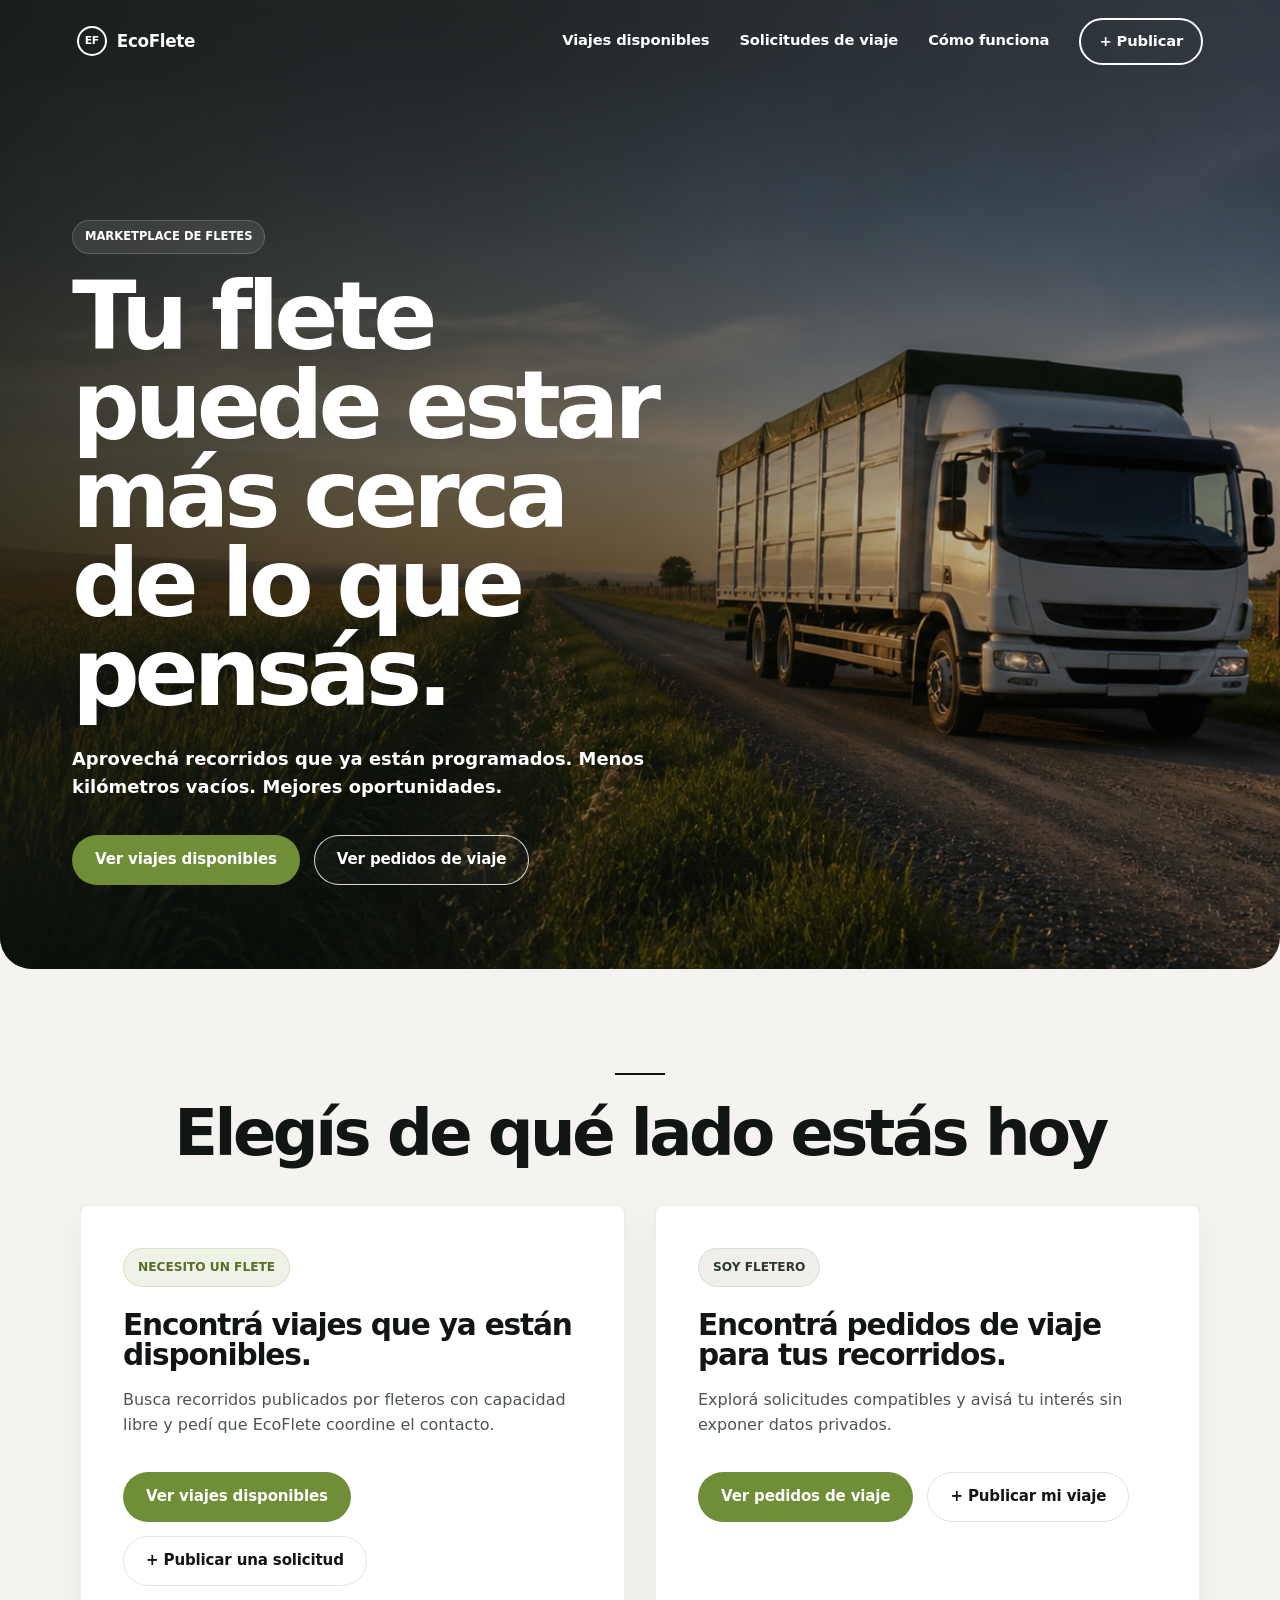
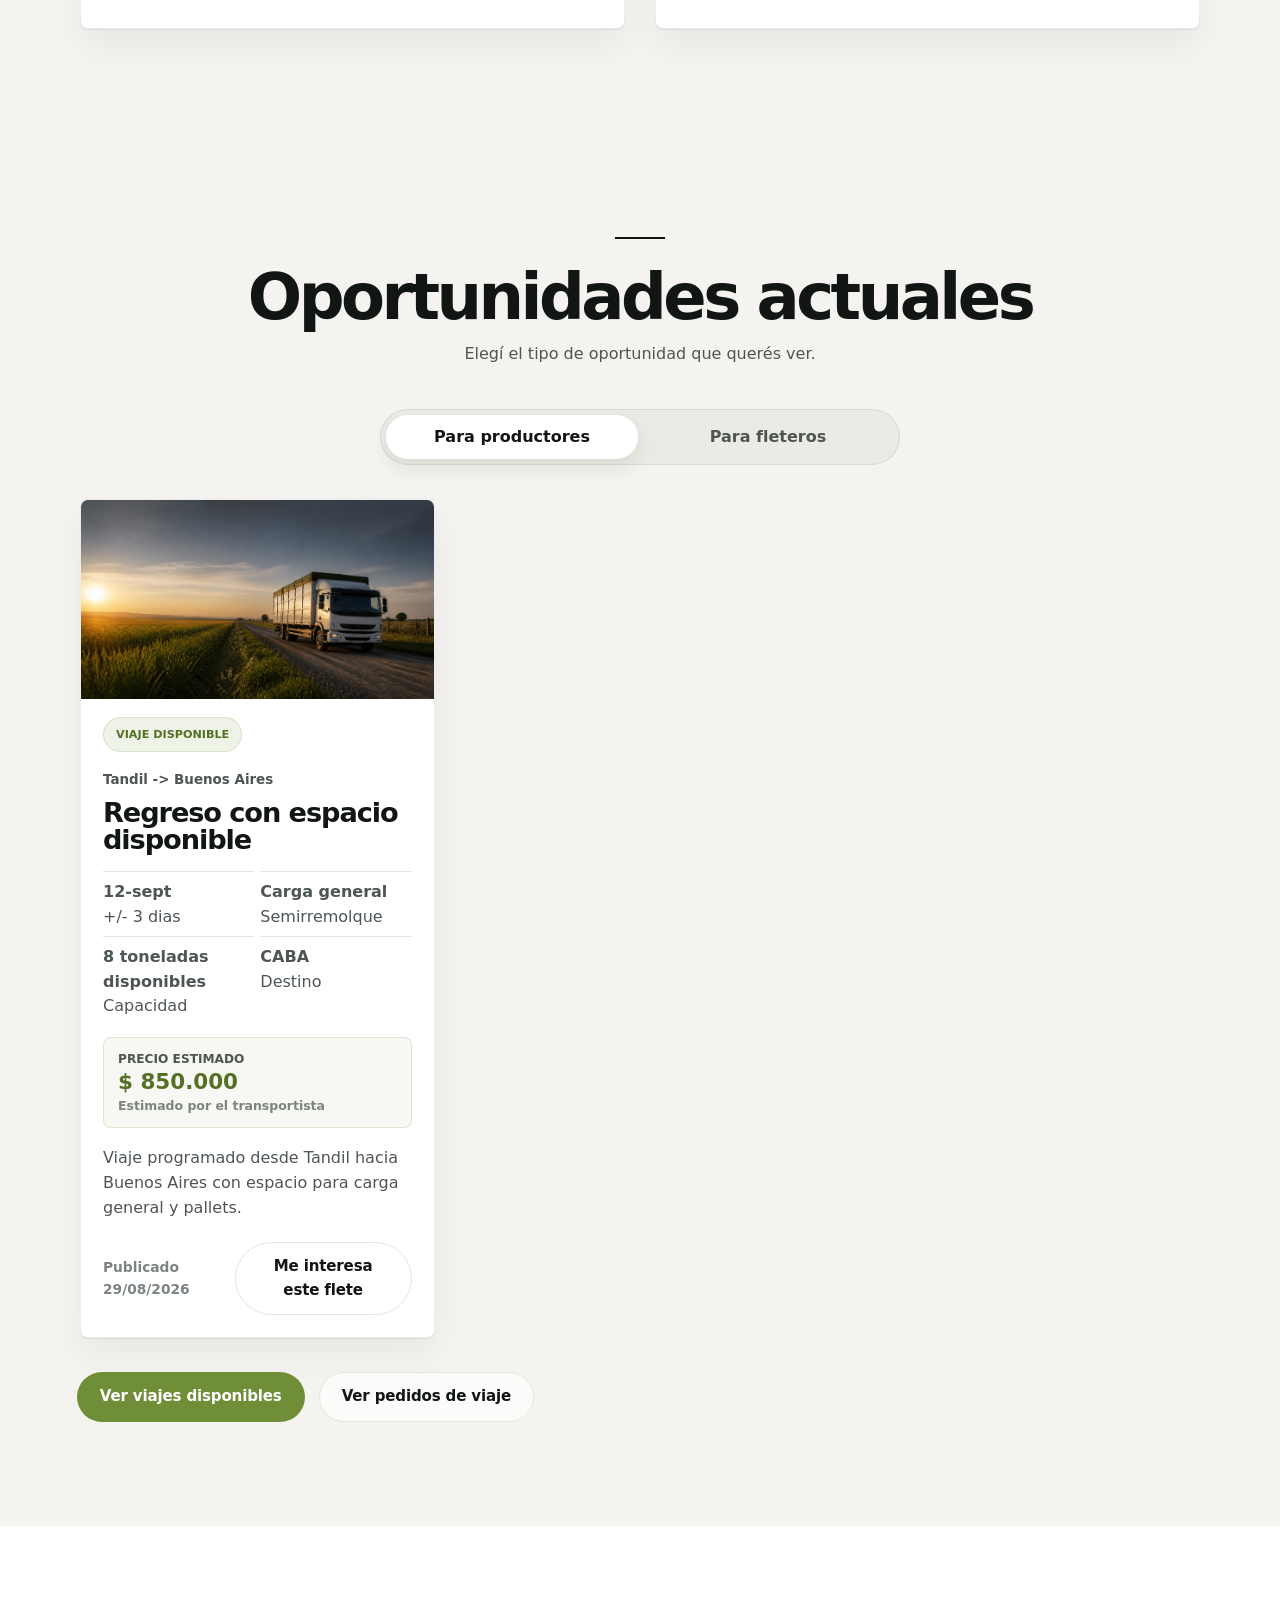
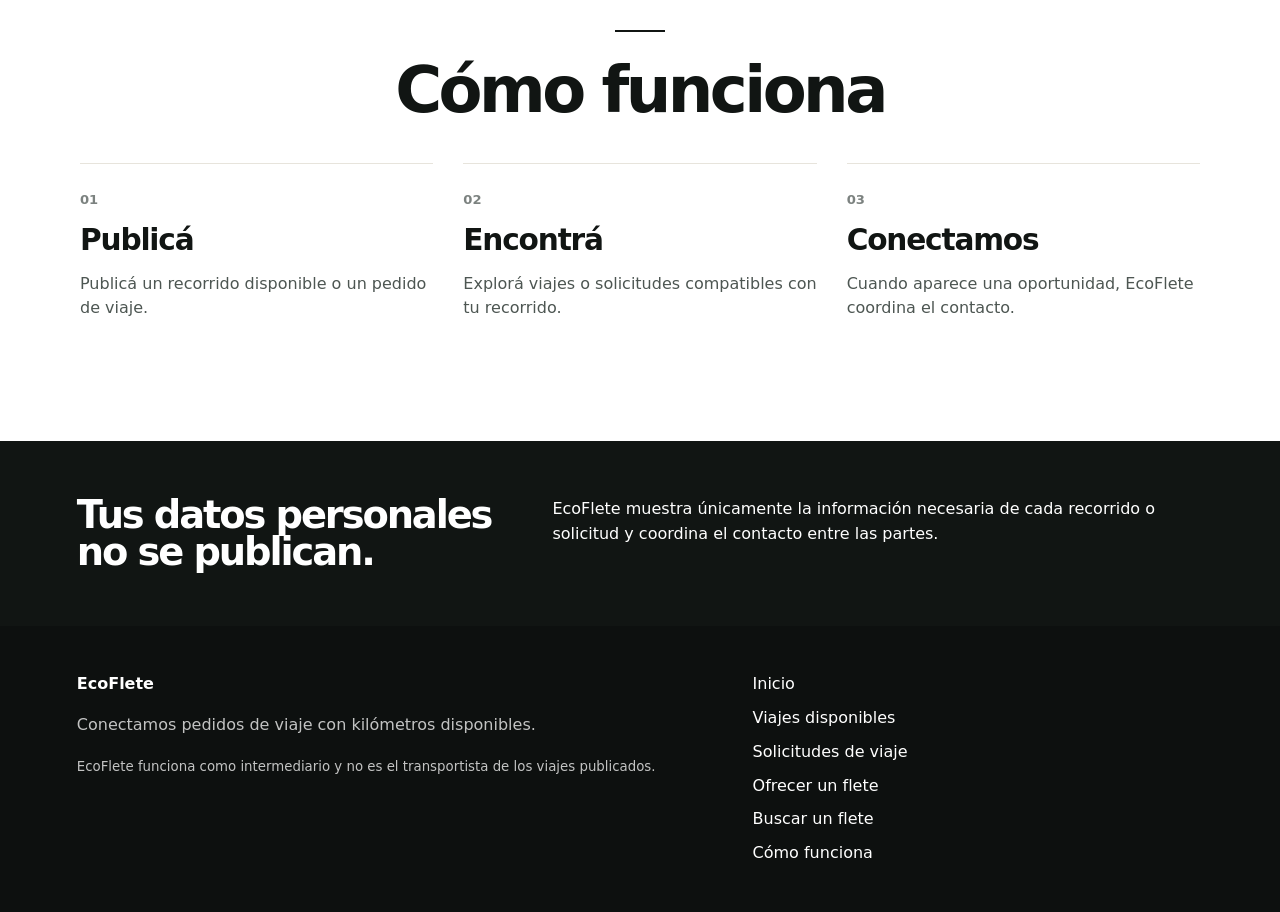
==== index.html @ 24a4d383 "Refine mobile hero design" ====
<!doctype html>
<html lang="es-AR">
  <head>
    <meta charset="utf-8">
    <meta name="viewport" content="width=device-width, initial-scale=1">
    <title>EcoFlete - Aprovechá el viaje</title>
    <meta name="description" content="Encontrá viajes disponibles o pedidos de viaje. EcoFlete conecta recorridos para aprovechar mejor cada traslado.">
    <meta property="og:title" content="EcoFlete - Aprovechá el viaje">
    <meta property="og:description" content="Encontrá viajes disponibles o pedidos de viaje.">
    <meta property="og:type" content="website">
    <meta property="og:image" content="assets/images/ecoflete-hero.png">
    <link rel="canonical" href="https://example.com/ecoflete/">
    <link rel="icon" href="assets/icons/favicon.svg" type="image/svg+xml">
    <link rel="stylesheet" href="css/main.css?v=mobile-render-1">
    <link rel="stylesheet" href="css/marketplace.css?v=mobile-render-1">
    <link rel="stylesheet" href="css/responsive.css?v=mobile-render-1">
  </head>
  <body>
    <header class="site-header site-header--overlay">
      <a class="brand" href="index.html" aria-label="EcoFlete inicio">
        <span class="brand__mark" aria-hidden="true">EF</span>
        <span>EcoFlete</span>
      </a>
      <button class="nav-toggle" type="button" aria-expanded="false" aria-controls="site-nav">
        <span>Menú</span>
      </button>
      <nav class="site-nav" id="site-nav" aria-label="Navegación principal">
        <a href="viajes.html">Viajes disponibles</a>
        <a href="cargas.html">Solicitudes de viaje</a>
        <a href="#como-funciona">Cómo funciona</a>
        <a class="nav-action" href="#publicar">+ Publicar</a>
      </nav>
    </header>

    <main>
      <section class="hero">
        <img class="hero__image" src="assets/images/ecoflete-hero.png" alt="Camión en un camino rural al amanecer">
        <div class="hero__shade"></div>
        <div class="hero__content">
          <p class="eyebrow">Marketplace de fletes</p>
          <h1>Tu flete puede estar más cerca de lo que pensás.</h1>
          <p>Aprovechá recorridos que ya están programados. Menos kilómetros vacíos. Mejores oportunidades.</p>
          <div class="hero__actions">
            <a class="button button--primary" href="viajes.html">Ver viajes disponibles</a>
            <a class="button button--ghost" href="cargas.html">Ver pedidos de viaje</a>
          </div>
        </div>
      </section>

      <section class="section section--paths" id="publicar" aria-labelledby="acciones-title">
        <div class="section__intro">
          <span class="rule"></span>
          <h2 id="acciones-title">Elegís de qué lado estás hoy</h2>
        </div>
        <div class="path-grid">
          <article class="path-card">
            <span class="path-card__badge">Necesito un flete</span>
            <h3>Encontrá viajes que ya están disponibles.</h3>
            <p>Busca recorridos publicados por fleteros con capacidad libre y pedí que EcoFlete coordine el contacto.</p>
            <div class="path-card__actions">
              <a class="button button--primary" href="viajes.html">Ver viajes disponibles</a>
              <a class="button button--secondary" data-form-link="request" href="#">+ Publicar una solicitud</a>
            </div>
          </article>
          <article class="path-card path-card--blue">
            <span class="path-card__badge">Soy fletero</span>
            <h3>Encontrá pedidos de viaje para tus recorridos.</h3>
            <p>Explorá solicitudes compatibles y avisá tu interés sin exponer datos privados.</p>
            <div class="path-card__actions">
              <a class="button button--primary" href="cargas.html">Ver pedidos de viaje</a>
              <a class="button button--secondary" data-form-link="offer" href="#">+ Publicar mi viaje</a>
            </div>
          </article>
        </div>
      </section>

      <section class="section" aria-labelledby="destacados-title">
        <div class="section__intro">
          <span class="rule"></span>
          <h2 id="destacados-title">Oportunidades actuales</h2>
          <p>Elegí el tipo de oportunidad que querés ver.</p>
        </div>
        <div class="audience-switch" role="tablist" aria-label="Tipo de oportunidad">
          <button class="audience-switch__button is-active" type="button" role="tab" aria-selected="true" data-featured-tab="producers">Para productores</button>
          <button class="audience-switch__button" type="button" role="tab" aria-selected="false" data-featured-tab="carriers">Para fleteros</button>
        </div>
        <div class="listing-grid" data-featured-listings data-featured-audience="producers"></div>
        <div class="section__actions">
          <a class="button button--primary" data-featured-link href="viajes.html">Ver viajes disponibles</a>
          <a class="button button--secondary" href="cargas.html">Ver pedidos de viaje</a>
        </div>
      </section>

      <section class="section section--band" id="como-funciona" aria-labelledby="funciona-title">
        <div class="section__intro">
          <span class="rule"></span>
          <h2 id="funciona-title">Cómo funciona</h2>
        </div>
        <div class="steps">
          <article>
            <span>01</span>
            <h3>Publicá</h3>
            <p>Publicá un recorrido disponible o un pedido de viaje.</p>
          </article>
          <article>
            <span>02</span>
            <h3>Encontrá</h3>
            <p>Explorá viajes o solicitudes compatibles con tu recorrido.</p>
          </article>
          <article>
            <span>03</span>
            <h3>Conectamos</h3>
            <p>Cuando aparece una oportunidad, EcoFlete coordina el contacto.</p>
          </article>
        </div>
      </section>

      <section class="privacy-strip" aria-label="Privacidad">
        <h2>Tus datos personales no se publican.</h2>
        <p>EcoFlete muestra únicamente la información necesaria de cada recorrido o solicitud y coordina el contacto entre las partes.</p>
      </section>
    </main>

    <footer class="site-footer">
      <div>
        <strong>EcoFlete</strong>
        <p>Conectamos pedidos de viaje con kilómetros disponibles.</p>
        <small>EcoFlete funciona como intermediario y no es el transportista de los viajes publicados.</small>
      </div>
      <nav aria-label="Navegación secundaria">
        <a href="index.html">Inicio</a>
        <a href="viajes.html">Viajes disponibles</a>
        <a href="cargas.html">Solicitudes de viaje</a>
        <a data-form-link="offer" href="#">Ofrecer un flete</a>
        <a data-form-link="request" href="#">Buscar un flete</a>
        <a href="#como-funciona">Cómo funciona</a>
      </nav>
    </footer>

    <script src="js/config.js?v=20260905-1"></script>
    <script src="js/api.js?v=20260905-1"></script>
    <script src="js/ui.js?v=20260905-1"></script>
    <script src="js/home.js?v=20260905-1"></script>
  </body>
</html>
---- css/main.css ----
:root {
  --ink: #111513;
  --ink-soft: #4d5652;
  --muted: #7c847f;
  --line: #e7e4dc;
  --paper: #ffffff;
  --wash: #f6f5f1;
  --green: #6f8e37;
  --green-dark: #547025;
  --blue: #8d9a96;
  --blue-dark: #2d3733;
  --shadow: 0 20px 50px rgba(18, 24, 20, 0.06);
  --soft-shadow: 0 1px 0 rgba(18, 24, 20, 0.08), 0 16px 36px rgba(18, 24, 20, 0.05);
  --serif: var(--sans);
  --sans: Inter, ui-sans-serif, system-ui, -apple-system, BlinkMacSystemFont, "Segoe UI", sans-serif;
}

* {
  box-sizing: border-box;
}

html {
  scroll-behavior: smooth;
  overflow-x: hidden;
}

body {
  margin: 0;
  color: var(--ink);
  background: #f4f3ef;
  font-family: var(--sans);
  line-height: 1.55;
  overflow-x: hidden;
}

a {
  color: inherit;
  text-decoration: none;
}

img {
  display: block;
  max-width: 100%;
}

:focus-visible {
  outline: 3px solid #e3b34d;
  outline-offset: 3px;
}

.site-header {
  align-items: center;
  background: rgba(246, 245, 241, 0.92);
  border-bottom: 1px solid var(--line);
  display: flex;
  gap: 32px;
  justify-content: space-between;
  min-height: 76px;
  padding: 18px clamp(24px, 6vw, 78px);
  position: sticky;
  top: 0;
  z-index: 20;
  backdrop-filter: blur(18px);
}

.site-header--overlay {
  background: transparent;
  border-bottom: 0;
  color: #fff;
  left: 0;
  position: absolute;
  right: 0;
  width: auto;
}

.brand {
  align-items: center;
  display: inline-flex;
  font-size: 1.05rem;
  font-weight: 760;
  gap: 10px;
  letter-spacing: -0.02em;
}

.brand__mark {
  align-items: center;
  border: 2px solid currentColor;
  border-radius: 50%;
  display: inline-flex;
  font-size: 0.68rem;
  height: 30px;
  justify-content: center;
  width: 30px;
}

.site-nav {
  align-items: center;
  display: flex;
  gap: 30px;
  font-size: 0.92rem;
  font-weight: 720;
  letter-spacing: -0.01em;
}

.site-nav a {
  border-bottom: 2px solid transparent;
  padding: 8px 0;
}

.site-nav a:hover,
.site-nav a[aria-current="page"] {
  border-bottom-color: currentColor;
}

.nav-action {
  border: 2px solid currentColor !important;
  border-radius: 999px;
  padding: 10px 18px !important;
}

.nav-toggle {
  background: transparent;
  border: 2px solid currentColor;
  color: inherit;
  display: none;
  font: inherit;
  font-weight: 800;
  min-height: 44px;
  padding: 8px 14px;
}

.hero {
  color: #fff;
  margin: 0 calc(50% - 50vw);
  min-height: 680px;
  overflow: hidden;
  border-radius: 0 0 32px 32px;
  position: relative;
  width: 100vw;
}

.hero__image,
.hero__shade {
  height: 100%;
  inset: 0;
  position: absolute;
  width: 100%;
}

.hero__image {
  object-fit: cover;
}

.hero__shade {
  background: linear-gradient(90deg, rgba(12, 17, 14, 0.82) 0%, rgba(12, 17, 14, 0.55) 42%, rgba(12, 17, 14, 0.08) 100%);
}

.hero__content {
  max-width: 760px;
  padding: 220px clamp(24px, 6vw, 72px) 84px;
  position: relative;
}

.eyebrow {
  align-items: center;
  background: rgba(255, 255, 255, 0.09);
  border: 1px solid rgba(255, 255, 255, 0.18);
  border-radius: 999px;
  display: inline-flex;
  font-size: 0.72rem;
  font-weight: 740;
  letter-spacing: 0;
  margin: 0 0 18px;
  padding: 7px 12px;
  text-transform: uppercase;
}

h1,
h2,
h3 {
  line-height: 1.05;
  margin: 0;
}

h1,
h2 {
  font-family: var(--serif);
  font-weight: 760;
  letter-spacing: -0.055em;
}

h1 {
  font-size: clamp(3.2rem, 7.4vw, 6.8rem);
  line-height: 0.94;
  max-width: 980px;
}

h2 {
  font-size: clamp(2.7rem, 5vw, 5.2rem);
  line-height: 0.95;
}

h3 {
  font-family: var(--serif);
  font-size: 1.85rem;
  letter-spacing: -0.04em;
  line-height: 1;
}

.hero p:not(.eyebrow) {
  font-size: 1.12rem;
  font-weight: 680;
  margin: 28px 0 0;
  max-width: 620px;
}

.hero__actions,
.section__actions,
.path-card__actions {
  display: flex;
  flex-wrap: wrap;
  gap: 14px;
  margin-top: 34px;
}

.button {
  align-items: center;
  border: 1px solid transparent;
  border-radius: 999px;
  cursor: pointer;
  display: inline-flex;
  font: inherit;
  font-size: 0.94rem;
  font-weight: 760;
  justify-content: center;
  letter-spacing: -0.01em;
  min-height: 50px;
  padding: 12px 22px;
  text-align: center;
}

.button--primary {
  background: var(--green);
  color: #fff;
}

.button--primary:hover {
  background: var(--green-dark);
}

.button--secondary {
  background: rgba(255, 255, 255, 0.7);
  border-color: var(--line);
  color: var(--ink);
}

.button--secondary:hover {
  border-color: var(--green);
}

.button--ghost {
  background: rgba(255, 255, 255, 0.03);
  border-color: rgba(255, 255, 255, 0.84);
  color: #fff;
}

.section {
  padding: 104px clamp(24px, 6vw, 78px);
}

.section__intro {
  margin: 0 auto 42px;
  max-width: 980px;
  text-align: center;
}

.section__intro p {
  color: var(--ink-soft);
  margin: 14px auto 0;
  max-width: 660px;
}

.rule {
  background: #111513;
  display: block;
  height: 2px;
  margin: 0 auto 28px;
  width: 50px;
}

.path-grid,
.steps {
  display: grid;
  gap: 30px;
  grid-template-columns: repeat(2, minmax(0, 1fr));
  margin: 0 auto;
  max-width: 1120px;
}

.path-card {
  background: #fff;
  border: 1px solid rgba(17, 21, 19, 0.08);
  border-radius: 8px;
  box-shadow: var(--soft-shadow);
  padding: 42px;
}

.path-card__badge {
  background: #eef2e7;
  border: 1px solid rgba(111, 142, 55, 0.16);
  border-radius: 999px;
  color: var(--green-dark);
  display: inline-block;
  font-size: 0.76rem;
  font-weight: 780;
  margin-bottom: 24px;
  padding: 9px 14px;
  text-transform: uppercase;
}

.path-card--blue .path-card__badge {
  background: #f0efeb;
  border-color: rgba(17, 21, 19, 0.08);
  color: var(--blue-dark);
}

.path-card p {
  color: var(--ink-soft);
  margin: 18px 0 0;
}

.section--band {
  background: #fff;
}

.steps {
  grid-template-columns: repeat(3, minmax(0, 1fr));
}

.steps article {
  border-top: 1px solid var(--line);
  padding-top: 26px;
}

.steps span {
  color: var(--blue-dark);
  display: block;
  font-family: var(--serif);
  font-size: 0.82rem;
  font-weight: 800;
  margin-bottom: 16px;
  opacity: 0.62;
}

.steps p {
  color: var(--ink-soft);
}

.privacy-strip {
  background: #111513;
  color: #fff;
  display: grid;
  gap: 20px;
  grid-template-columns: minmax(0, 0.7fr) minmax(0, 1fr);
  padding: 56px clamp(24px, 6vw, 78px);
}

.privacy-strip h2 {
  font-size: clamp(1.8rem, 3vw, 2.5rem);
}

.privacy-strip p {
  margin: 0;
  max-width: 760px;
}

.site-footer {
  background: #0d100f;
  color: #fff;
  display: grid;
  gap: 32px;
  grid-template-columns: minmax(0, 1fr) minmax(260px, 0.7fr);
  padding: 46px clamp(24px, 6vw, 78px);
}

.audience-switch {
  background: #eceae4;
  border: 1px solid rgba(17, 21, 19, 0.08);
  border-radius: 999px;
  display: flex;
  gap: 4px;
  margin: 0 auto 34px;
  max-width: 520px;
  padding: 5px;
}

.audience-switch__button {
  background: transparent;
  border: 0;
  border-radius: 999px;
  color: var(--ink-soft);
  cursor: pointer;
  flex: 1;
  font: inherit;
  font-weight: 760;
  min-height: 44px;
  padding: 10px 18px;
}

.audience-switch__button.is-active {
  background: #fff;
  box-shadow: 0 10px 22px rgba(18, 24, 20, 0.08);
  color: var(--ink);
}

.site-footer p,
.site-footer small {
  color: rgba(255, 255, 255, 0.75);
}

.site-footer nav {
  display: grid;
  gap: 9px;
}

.notice {
  background: #fff6dd;
  border: 1px solid #eed28f;
  color: #5b481b;
  margin-bottom: 20px;
  padding: 14px 16px;
}

@media (prefers-reduced-motion: reduce) {
  html {
    scroll-behavior: auto;
  }
}
---- css/marketplace.css ----
.marketplace-page,
.detail-page {
  padding: 0 clamp(20px, 6vw, 72px) 72px;
}

.marketplace-hero {
  margin: 0 auto;
  max-width: 980px;
  padding: 104px 0 46px;
  text-align: center;
}

.marketplace-hero p {
  color: var(--ink-soft);
  font-size: 1.1rem;
  margin: 14px auto 0;
}

.marketplace-layout {
  align-items: start;
  display: grid;
  gap: 34px;
  grid-template-columns: 320px minmax(0, 1fr);
  margin: 0 auto;
  max-width: 1220px;
}

.filters {
  background: #fff;
  border: 1px solid rgba(17, 21, 19, 0.08);
  border-radius: 8px;
  box-shadow: var(--soft-shadow);
  display: grid;
  gap: 15px;
  padding: 24px;
  position: sticky;
  top: 96px;
}

.filters label {
  color: var(--ink-soft);
  display: grid;
  font-size: 0.86rem;
  font-weight: 740;
  gap: 6px;
}

.filters input,
.filters select {
  background: #fbfaf7;
  border: 1px solid var(--line);
  border-radius: 8px;
  color: var(--ink);
  font: inherit;
  min-height: 46px;
  padding: 10px 12px;
  width: 100%;
}

.results-head {
  align-items: center;
  display: flex;
  gap: 18px;
  justify-content: space-between;
  margin-bottom: 18px;
}

.results-head p {
  color: var(--ink-soft);
  font-weight: 800;
  margin: 0;
}

.listing-grid {
  display: grid;
  gap: 28px;
  grid-template-columns: repeat(3, minmax(0, 1fr));
  margin: 0 auto;
  max-width: 1120px;
}

.marketplace-layout .listing-grid {
  grid-template-columns: repeat(2, minmax(0, 1fr));
}

.listing-card {
  background: #fff;
  border: 1px solid rgba(17, 21, 19, 0.08);
  border-radius: 8px;
  box-shadow: var(--soft-shadow);
  display: flex;
  flex-direction: column;
  min-height: 100%;
  overflow: hidden;
}

.listing-card__image {
  aspect-ratio: 16 / 9;
  background: #e8e6df;
  object-fit: cover;
  width: 100%;
}

.listing-card__body {
  display: flex;
  flex: 1;
  flex-direction: column;
  padding: 18px 22px 22px;
}

.listing-card__badge {
  align-self: flex-start;
  background: #eef2e7;
  border: 1px solid rgba(111, 142, 55, 0.16);
  border-radius: 999px;
  color: var(--green-dark);
  font-size: 0.7rem;
  font-weight: 800;
  margin: 0 0 18px;
  padding: 8px 12px;
  text-transform: uppercase;
}

.listing-card--request .listing-card__badge {
  background: #f0efeb;
  border-color: rgba(17, 21, 19, 0.08);
  color: var(--blue-dark);
}

.listing-card__route {
  color: var(--ink-soft);
  font-size: 0.84rem;
  font-weight: 800;
  margin: 0 0 8px;
}

.listing-card h3 {
  font-size: 1.7rem;
}

.listing-card__meta {
  color: var(--ink-soft);
  display: grid;
  gap: 6px;
  grid-template-columns: repeat(2, minmax(0, 1fr));
  list-style: none;
  margin: 18px 0;
  padding: 0;
}

.listing-card__meta li {
  border-top: 1px solid var(--line);
  padding-top: 8px;
}

.listing-card__description {
  color: var(--ink-soft);
  margin: 0 0 22px;
}

.listing-card__price,
.detail-price {
  background: #f7f8f3;
  border: 1px solid rgba(111, 142, 55, 0.18);
  border-radius: 8px;
  display: grid;
  gap: 2px;
  margin: 0 0 18px;
  padding: 12px 14px;
}

.listing-card__price span,
.detail-price span {
  color: var(--ink-soft);
  font-size: 0.76rem;
  font-weight: 820;
  text-transform: uppercase;
}

.listing-card__price strong,
.detail-price strong {
  color: var(--green-dark);
  font-size: 1.34rem;
  line-height: 1.05;
}

.listing-card__price small,
.detail-price small {
  color: var(--muted);
  font-size: 0.78rem;
  font-weight: 720;
}

.listing-card__footer {
  align-items: center;
  display: flex;
  gap: 12px;
  justify-content: space-between;
  margin-top: auto;
}

.listing-card__date {
  color: var(--muted);
  font-size: 0.86rem;
  font-weight: 700;
}

.empty-state,
.error-state {
  background: #fff;
  border: 1px solid rgba(17, 21, 19, 0.08);
  border-radius: 8px;
  box-shadow: var(--soft-shadow);
  padding: 34px;
  text-align: center;
}

.empty-state p,
.error-state p {
  color: var(--ink-soft);
}

.skeleton {
  background: #fff;
  border: 1px solid rgba(17, 21, 19, 0.08);
  border-radius: 8px;
  box-shadow: var(--soft-shadow);
  min-height: 390px;
  overflow: hidden;
  position: relative;
}

.skeleton::after {
  animation: shimmer 1.3s infinite;
  background: linear-gradient(90deg, transparent, rgba(255,255,255,0.7), transparent);
  content: "";
  inset: 0;
  position: absolute;
  transform: translateX(-100%);
}

@keyframes shimmer {
  to {
    transform: translateX(100%);
  }
}

.detail-page {
  margin: 0 auto;
  max-width: 1040px;
}

.detail-shell {
  display: grid;
  gap: 34px;
  grid-template-columns: minmax(0, 1.1fr) minmax(280px, 0.6fr);
  padding-top: 58px;
}

.detail-main,
.detail-side {
  background: #fff;
  border: 1px solid rgba(17, 21, 19, 0.08);
  border-radius: 8px;
  box-shadow: var(--soft-shadow);
  overflow: hidden;
}

.detail-main img {
  aspect-ratio: 16 / 8;
  object-fit: cover;
  width: 100%;
}

.detail-main__content,
.detail-side {
  padding: 30px;
}

.detail-main .listing-card__badge {
  margin-left: 0;
}

.detail-route {
  color: var(--ink-soft);
  font-weight: 900;
  margin: 18px 0 10px;
}

.detail-list {
  display: grid;
  gap: 14px;
  list-style: none;
  margin: 24px 0 0;
  padding: 0;
}

.detail-list li {
  border-top: 1px solid var(--line);
  padding-top: 12px;
}

.detail-side p {
  color: var(--ink-soft);
}
---- css/responsive.css ----
@media (max-width: 980px) {
  .listing-grid,
  .marketplace-layout .listing-grid,
  .path-grid,
  .steps,
  .privacy-strip,
  .site-footer,
  .detail-shell {
    grid-template-columns: 1fr;
  }

  .marketplace-layout {
    grid-template-columns: 1fr;
  }

  .filters {
    position: static;
  }
}

@media (max-width: 760px) {
  .site-header {
    min-height: 70px;
    padding: 14px 20px;
  }

  .site-header--overlay {
    left: 0;
    right: 0;
  }

  .nav-toggle {
    display: inline-flex;
  }

  .site-nav {
    background: rgba(246, 245, 241, 0.98);
    border: 1px solid rgba(17, 21, 19, 0.08);
    border-radius: 18px;
    box-shadow: var(--shadow);
    color: var(--ink);
    display: none;
    gap: 12px;
    left: 20px;
    padding: 18px;
    position: absolute;
    right: 20px;
    top: 72px;
  }

  .site-nav.is-open {
    display: grid;
  }

  .site-header--overlay .site-nav {
    background: rgba(32, 43, 52, 0.97);
    color: #fff;
  }

  .hero {
    border-radius: 0 0 22px 22px;
    margin: 0 calc(50% - 50vw);
    min-height: 640px;
  }

  .hero__shade {
    background: linear-gradient(180deg, rgba(27, 28, 27, 0.52), rgba(27, 28, 27, 0.82));
  }

  .hero__content {
    padding: 150px 20px 58px;
  }

  h1 {
    font-size: 3.25rem;
  }

  .hero__actions,
  .section__actions,
  .path-card__actions,
  .results-head {
    align-items: stretch;
    flex-direction: column;
  }

  .button {
    width: 100%;
  }

  .section {
    padding: 68px 20px;
  }

  .audience-switch {
    border-radius: 18px;
    flex-direction: column;
    max-width: none;
  }

  .path-card,
  .detail-main__content,
  .detail-side {
    padding: 24px;
  }

  .listing-card__meta {
    grid-template-columns: 1fr;
  }

  .listing-card__footer {
    align-items: stretch;
    flex-direction: column;
  }
}

/* Mobile hero framing */
@media (max-width: 760px) {
  .hero__image {
    object-position: 72% center;
  }

  .hero__shade {
    background:
      linear-gradient(
        180deg,
        rgba(13, 18, 16, 0.44) 0%,
        rgba(13, 18, 16, 0.28) 34%,
        rgba(13, 18, 16, 0.72) 100%
      ),
      linear-gradient(
        90deg,
        rgba(13, 18, 16, 0.62) 0%,
        rgba(13, 18, 16, 0.28) 55%,
        rgba(13, 18, 16, 0.08) 100%
      );
  }

  .hero__content {
    max-width: 520px;
    padding: 132px 20px 54px;
  }

  .hero h1 {
    max-width: 390px;
  }

  .hero p:not(.eyebrow) {
    max-width: 370px;
  }
}

/* Mobile hero — render inspired */
@media (max-width: 760px) {
  .hero {
    min-height: 780px;
    border-radius: 0 0 28px 28px;
  }

  .hero__image {
    object-fit: cover;
    object-position: 76% center;
  }

  .hero__shade {
    background:
      linear-gradient(
        180deg,
        rgba(10, 16, 20, 0.50) 0%,
        rgba(10, 16, 20, 0.22) 34%,
        rgba(10, 16, 20, 0.52) 62%,
        rgba(10, 16, 20, 0.88) 100%
      ),
      linear-gradient(
        90deg,
        rgba(10, 16, 20, 0.68) 0%,
        rgba(10, 16, 20, 0.42) 44%,
        rgba(10, 16, 20, 0.08) 100%
      );
  }

  .hero__content {
    max-width: none;
    padding: 145px 20px 54px;
  }

  .hero .eyebrow {
    margin-bottom: 22px;
  }

  .hero h1 {
    font-size: clamp(3.35rem, 15vw, 4.55rem);
    line-height: 0.92;
    max-width: 390px;
  }

  .hero p:not(.eyebrow) {
    font-size: 1.08rem;
    line-height: 1.45;
    max-width: 350px;
    margin-top: 28px;
  }

  .hero__actions {
    gap: 12px;
    margin-top: 34px;
  }

  .hero__actions .button {
    min-height: 58px;
    font-size: 1rem;
  }

  .hero__actions .button--ghost {
    background: rgba(10, 16, 20, 0.16);
    backdrop-filter: blur(4px);
  }
}
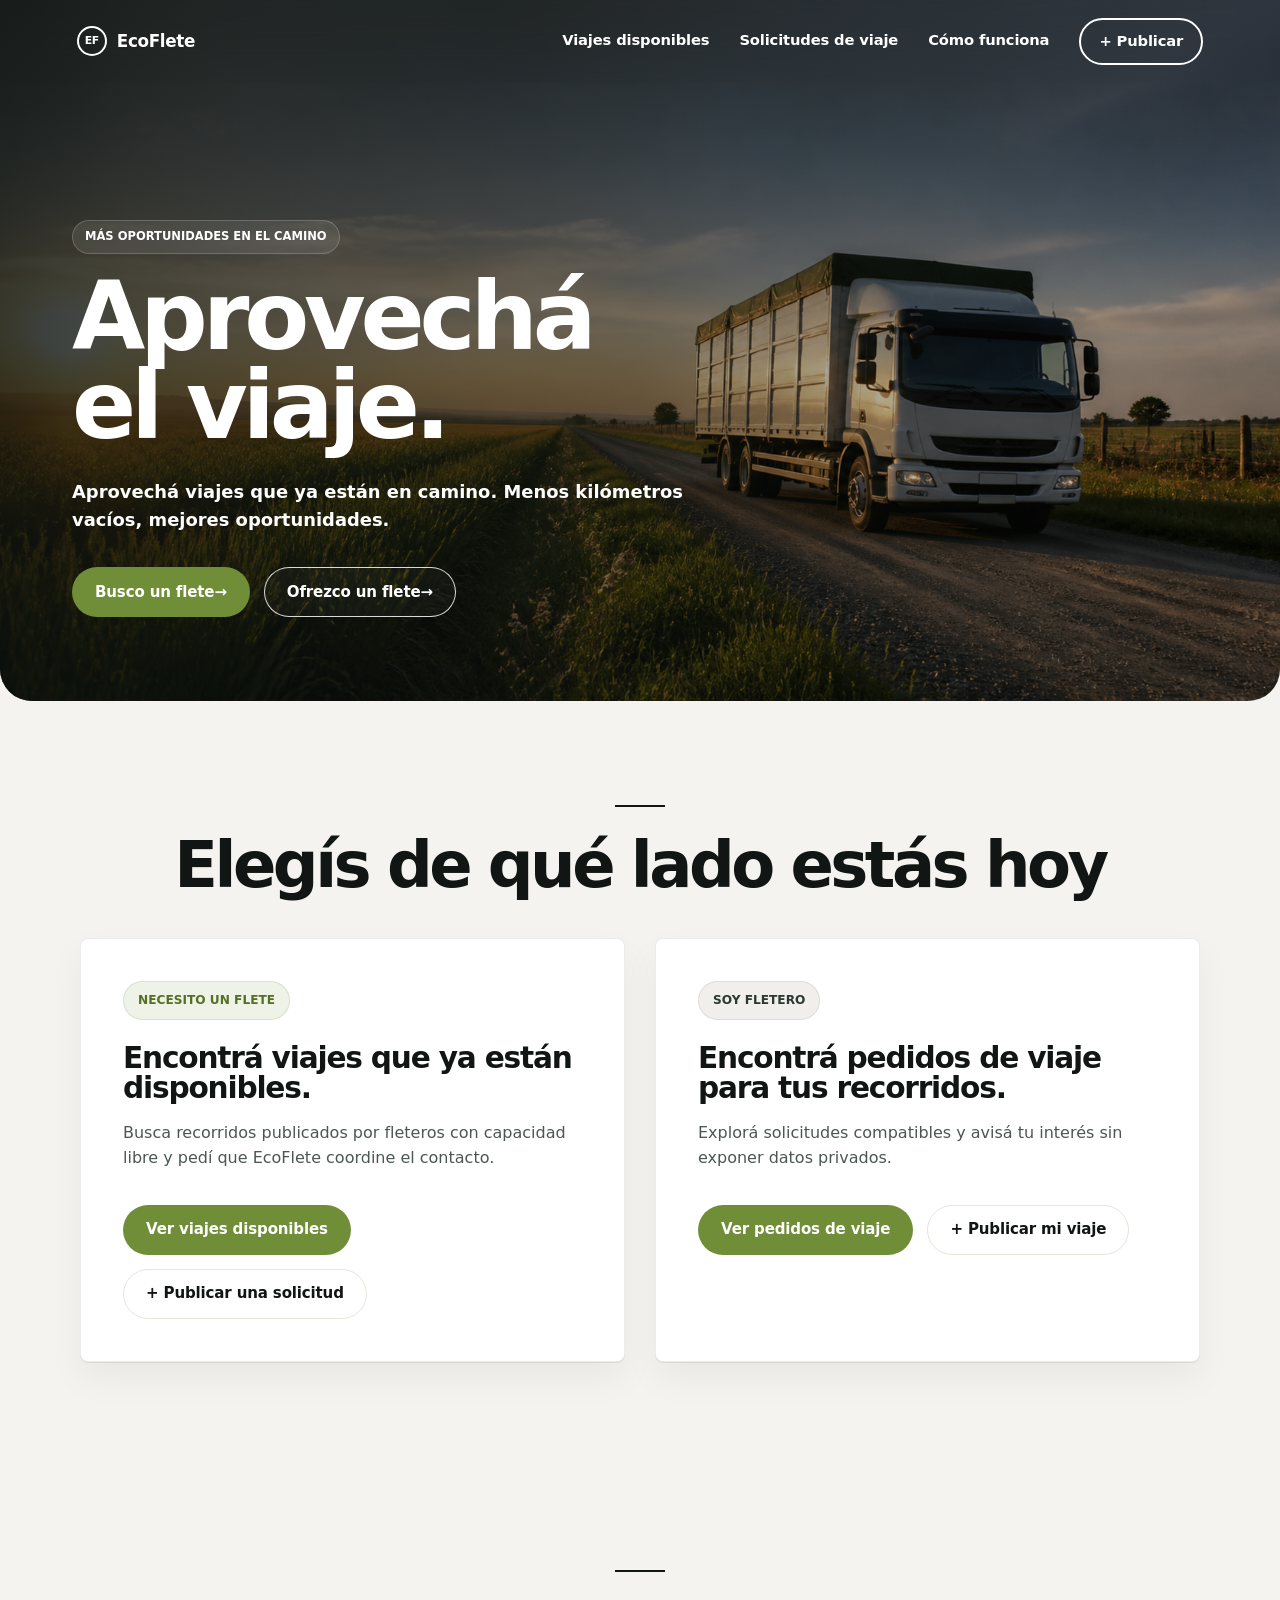
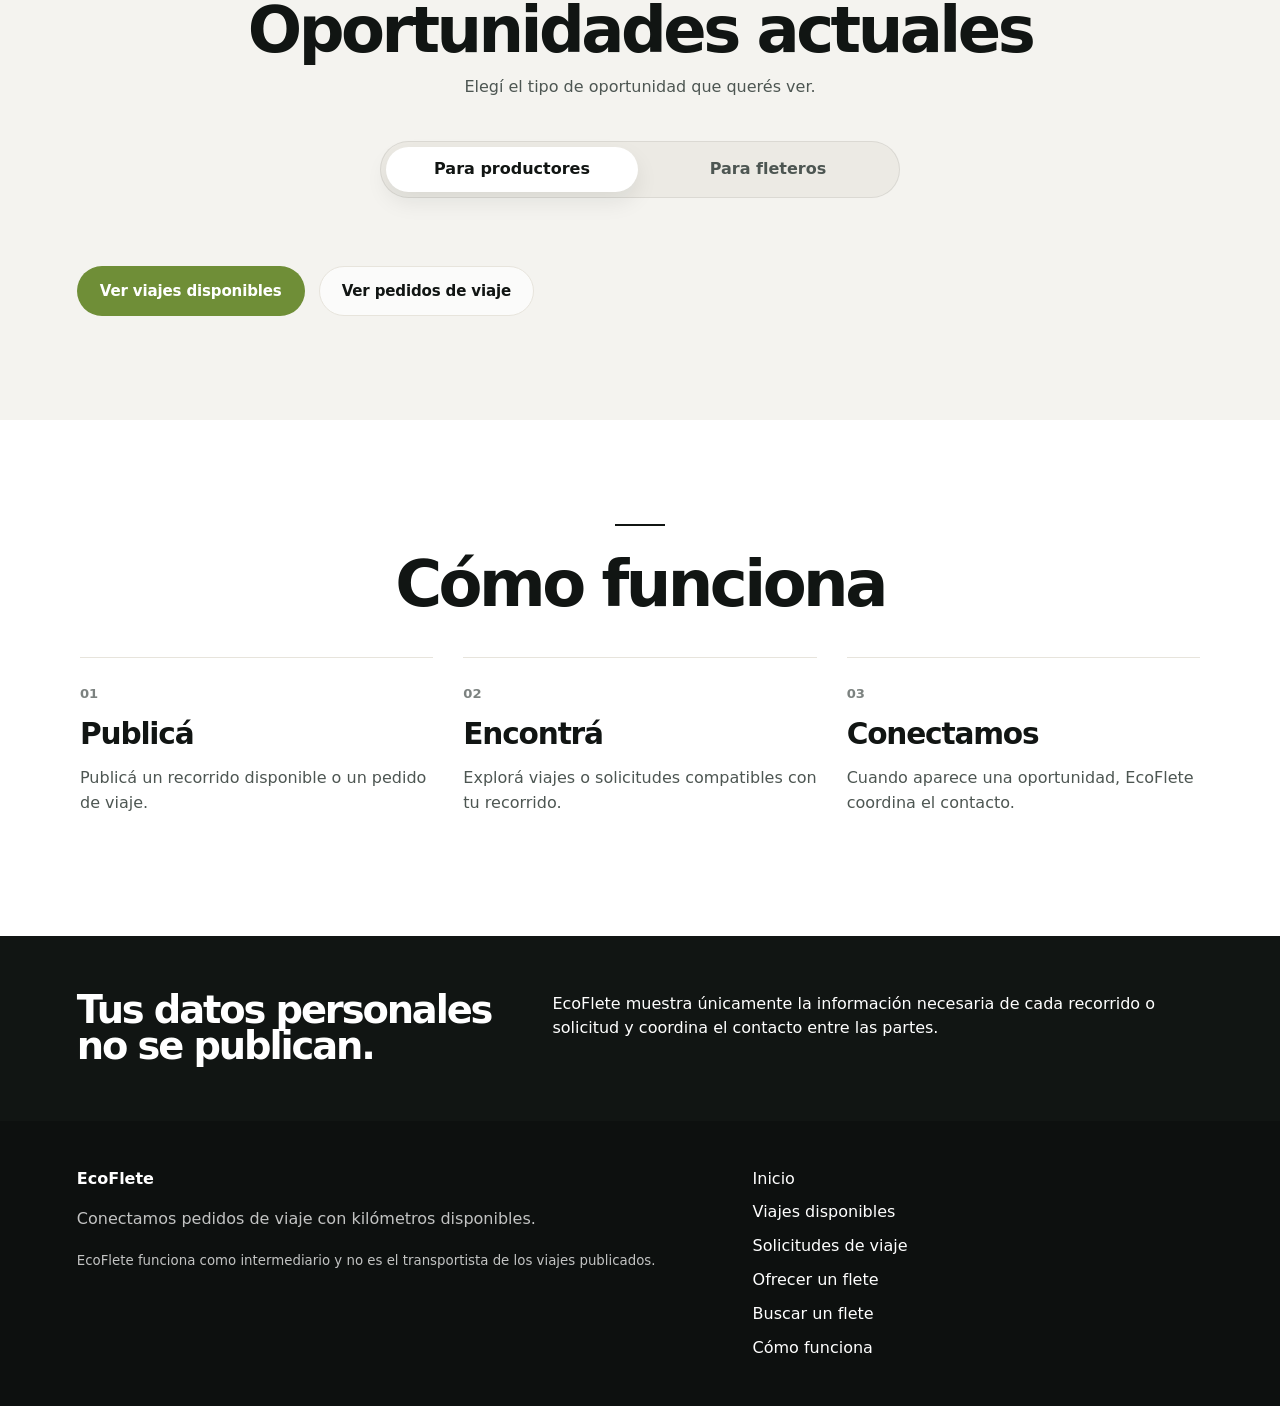
==== commit 4e52c18e: "Conecta publicaciones moderadas de EcoFlete al frontend" ====
--- a/index.html
+++ b/index.html
@@ -34,15 +34,51 @@
 
     <main>
       <section class="hero">
-        <img class="hero__image" src="assets/images/ecoflete-hero.png" alt="Camión en un camino rural al amanecer">
+        <img
+          class="hero__image"
+          src="assets/images/ecoflete-hero.png"
+          alt="Camión recorriendo un camino rural"
+        >
+
         <div class="hero__shade"></div>
+
         <div class="hero__content">
-          <p class="eyebrow">Marketplace de fletes</p>
-          <h1>Tu flete puede estar más cerca de lo que pensás.</h1>
-          <p>Aprovechá recorridos que ya están programados. Menos kilómetros vacíos. Mejores oportunidades.</p>
+          <p class="eyebrow">Más oportunidades en el camino</p>
+
+          <h1>Aprovechá el viaje.</h1>
+
+          <p>
+            Aprovechá viajes que ya están en camino.
+            Menos kilómetros vacíos, mejores oportunidades.
+          </p>
+
           <div class="hero__actions">
-            <a class="button button--primary" href="viajes.html">Ver viajes disponibles</a>
-            <a class="button button--ghost" href="cargas.html">Ver pedidos de viaje</a>
+            <a class="button button--primary" href="viajes.html">
+              Busco un flete
+              <span aria-hidden="true">→</span>
+            </a>
+
+            <a class="button button--ghost" href="cargas.html">
+              Ofrezco un flete
+              <span aria-hidden="true">→</span>
+            </a>
+          </div>
+        </div>
+
+        <div class="hero__benefits" aria-label="Beneficios de EcoFlete">
+          <div class="hero__benefit">
+            <span class="hero__benefit-icon" aria-hidden="true">↘</span>
+            <span>Menos kilómetros<br>vacíos</span>
+          </div>
+
+          <div class="hero__benefit">
+            <span class="hero__benefit-icon" aria-hidden="true">↗</span>
+            <span>Más<br>oportunidades</span>
+          </div>
+
+          <div class="hero__benefit">
+            <span class="hero__benefit-icon" aria-hidden="true">◎</span>
+            <span>Una cadena<br>más fuerte</span>
           </div>
         </div>
       </section>
--- a/css/main.css
+++ b/css/main.css
@@ -436,3 +436,7 @@
     scroll-behavior: auto;
   }
 }
+
+.hero__benefits {
+  display: none;
+}
--- a/css/responsive.css
+++ b/css/responsive.css
@@ -113,105 +113,430 @@
   }
 }
 
-/* Mobile hero framing */
+/* EcoFlete — definitive mobile home */
 @media (max-width: 760px) {
+
+  /* =========================
+     HEADER
+     ========================= */
+
+  .site-header {
+    background: transparent !important;
+    box-sizing: border-box;
+    left: 0;
+    min-height: 72px;
+    padding:
+      calc(18px + env(safe-area-inset-top))
+      clamp(22px, 7vw, 34px)
+      10px;
+    position: absolute !important;
+    top: 0;
+    width: 100%;
+    z-index: 20;
+  }
+
+  .site-header--overlay,
+  .site-header--overlay .brand,
+  .site-header .brand {
+    color: #fff !important;
+  }
+
+  .site-header .brand__mark {
+    background: transparent !important;
+    border: 2px solid rgba(255,255,255,0.95) !important;
+    color: #fff !important;
+    backdrop-filter: none !important;
+    -webkit-backdrop-filter: none !important;
+  }
+
+  .site-header .nav-toggle {
+    background: transparent !important;
+    border: 0 !important;
+    color: #fff !important;
+    min-height: 44px;
+    min-width: 44px;
+    padding: 5px;
+  }
+
+  .site-header .nav-toggle span {
+    display: none !important;
+  }
+
+  .site-header .nav-toggle::before {
+    content: "☰";
+    display: block;
+    font-size: 1.8rem;
+    font-weight: 300;
+    line-height: 1;
+  }
+
+
+  /* =========================
+     HERO
+     ========================= */
+
+  .hero {
+    background: #0b1510;
+    border-radius: 0;
+    color: #fff;
+    display: block !important;
+    height: 100svh;
+    margin: 0 calc(50% - 50vw);
+    min-height: 680px !important;
+    overflow: hidden;
+    padding: 0 !important;
+    position: relative !important;
+    width: 100vw;
+  }
+
+
+  /* =========================
+     FOTO
+     CAMIÓN GRANDE Y A LA DERECHA
+     ========================= */
+
   .hero__image {
-    object-position: 72% center;
-  }
+    content: url("../assets/images/ecoflete-hero.png");
+    display: block !important;
+
+    height: 112% !important;
+    width: 138% !important;
+
+    max-width: none !important;
+
+    left: auto !important;
+    right: calc(-26% - 120px) !important;
+    top: -3% !important;
+    bottom: auto !important;
+
+    object-fit: cover !important;
+    object-position: 91% center !important;
+
+    position: absolute !important;
+
+    filter:
+      brightness(0.68)
+      contrast(1.06)
+      saturate(0.98);
+
+    transform: none !important;
+    z-index: 0;
+  }
+
+
+  /* =========================
+     OSCURECIDO
+     ========================= */
 
   .hero__shade {
     background:
       linear-gradient(
-        180deg,
-        rgba(13, 18, 16, 0.44) 0%,
-        rgba(13, 18, 16, 0.28) 34%,
-        rgba(13, 18, 16, 0.72) 100%
-      ),
-      linear-gradient(
-        90deg,
-        rgba(13, 18, 16, 0.62) 0%,
-        rgba(13, 18, 16, 0.28) 55%,
-        rgba(13, 18, 16, 0.08) 100%
-      );
-  }
+        to bottom,
+        rgba(7, 18, 29, 0.58) 0%,
+        rgba(7, 18, 29, 0.47) 18%,
+        rgba(7, 18, 29, 0.31) 35%,
+        rgba(8, 18, 17, 0.18) 52%,
+        rgba(7, 15, 10, 0.22) 67%,
+        rgba(5, 12, 8, 0.55) 84%,
+        rgba(4, 10, 7, 0.88) 100%
+      ) !important;
+
+    display: block !important;
+    inset: 0;
+    position: absolute;
+    z-index: 1;
+  }
+
+
+  /* =========================
+     TEXTO
+     ========================= */
 
   .hero__content {
-    max-width: 520px;
-    padding: 132px 20px 54px;
+    box-sizing: border-box;
+    max-width: none !important;
+
+    padding:
+      calc(142px + env(safe-area-inset-top))
+      clamp(28px, 8vw, 40px)
+      0;
+
+    position: static !important;
+    width: 100%;
+  }
+
+  .hero__content > .eyebrow,
+  .hero__content > h1,
+  .hero__content > p {
+    position: relative;
+    z-index: 4;
+  }
+
+  .hero .eyebrow {
+    display: none !important;
   }
 
   .hero h1 {
-    max-width: 390px;
+    color: #fff !important;
+
+    font-size: clamp(3.55rem, 15vw, 4.75rem) !important;
+    font-weight: 800;
+
+    letter-spacing: -0.058em;
+    line-height: 0.88;
+
+    margin: 0;
+
+    max-width: 290px;
   }
 
   .hero p:not(.eyebrow) {
-    max-width: 370px;
+    color: rgba(255,255,255,0.96) !important;
+
+    font-size: clamp(1rem, 4.25vw, 1.15rem) !important;
+    font-weight: 400;
+
+    line-height: 1.47;
+
+    margin: 25px 0 0;
+
+    max-width: 285px;
+  }
+
+
+  /* =========================
+     BOTONES
+     ========================= */
+
+  .hero__actions {
+    align-items: stretch;
+
+    bottom: clamp(148px, 18svh, 176px) !important;
+
+    display: flex;
+    flex-direction: column;
+
+    gap: 12px;
+
+    left: clamp(28px, 8vw, 40px);
+
+    margin: 0 !important;
+
+    position: absolute !important;
+
+    right: auto !important;
+
+    width: clamp(235px, 58vw, 285px);
+
+    z-index: 8;
+  }
+
+  .hero__actions .button {
+    align-items: center;
+
+    border-radius: 999px;
+
+    box-sizing: border-box;
+
+    display: flex;
+
+    font-size: clamp(1rem, 4vw, 1.1rem);
+
+    font-weight: 700;
+
+    justify-content: space-between;
+
+    min-height: 58px;
+
+    padding: 10px 22px;
+
+    width: 100%;
+  }
+
+  .hero__actions .button--primary {
+    background: var(--green);
+
+    border: 1.5px solid #fff;
+
+    color: #fff;
+
+    box-shadow: none;
+  }
+
+  .hero__actions .button--ghost {
+    background: rgba(8, 15, 10, 0.30);
+
+    border: 1.5px solid #fff;
+
+    color: #fff;
+
+    backdrop-filter: blur(3px);
+    -webkit-backdrop-filter: blur(3px);
+  }
+
+
+  /* =========================
+     BENEFICIOS
+     ========================= */
+
+  .hero__benefits {
+    align-items: center;
+
+    bottom:
+      calc(24px + env(safe-area-inset-bottom)) !important;
+
+    box-sizing: border-box;
+
+    color: #fff;
+
+    display: grid !important;
+
+    font-size: clamp(0.66rem, 2.8vw, 0.78rem);
+
+    font-weight: 500;
+
+    gap: 0;
+
+    grid-template-columns: repeat(3, 1fr);
+
+    left: 0;
+
+    line-height: 1.2;
+
+    margin: 0 !important;
+
+    padding: 0 18px;
+
+    position: absolute !important;
+
+    text-align: center;
+
+    width: 100%;
+
+    z-index: 7;
+  }
+
+  .hero__benefit {
+    align-items: center;
+
+    display: flex;
+
+    flex-direction: column;
+
+    gap: 8px;
+
+    justify-content: center;
+
+    min-height: 74px;
+
+    padding: 0 11px;
+  }
+
+  .hero__benefit + .hero__benefit {
+    border-left:
+      1px solid rgba(255,255,255,0.28);
+  }
+
+  .hero__benefit-icon {
+    color: #fff;
+
+    font-size:
+      clamp(1.4rem, 5.6vw, 1.8rem);
+
+    line-height: 1;
   }
 }
 
-/* Mobile hero — render inspired */
-@media (max-width: 760px) {
+
+/* =========================
+   MÓVILES MÁS BAJOS
+   ========================= */
+
+@media (max-width: 760px) and (max-height: 760px) {
+
   .hero {
-    min-height: 780px;
-    border-radius: 0 0 28px 28px;
+    min-height: 620px !important;
+  }
+
+  .hero__content {
+    padding-top:
+      calc(112px + env(safe-area-inset-top));
+  }
+
+  .hero h1 {
+    font-size:
+      clamp(3rem, 13vw, 3.75rem) !important;
+  }
+
+  .hero p:not(.eyebrow) {
+    font-size: 0.92rem !important;
+    line-height: 1.4;
+    margin-top: 17px;
+    max-width: 265px;
+  }
+
+  .hero__actions {
+    bottom: 130px !important;
+  }
+
+  .hero__actions .button {
+    min-height: 52px;
+  }
+
+  .hero__benefits {
+    bottom:
+      calc(15px + env(safe-area-inset-bottom)) !important;
+  }
+
+  .hero__benefit {
+    min-height: 64px;
   }
 
   .hero__image {
-    object-fit: cover;
-    object-position: 76% center;
-  }
-
-  .hero__shade {
-    background:
-      linear-gradient(
-        180deg,
-        rgba(10, 16, 20, 0.50) 0%,
-        rgba(10, 16, 20, 0.22) 34%,
-        rgba(10, 16, 20, 0.52) 62%,
-        rgba(10, 16, 20, 0.88) 100%
-      ),
-      linear-gradient(
-        90deg,
-        rgba(10, 16, 20, 0.68) 0%,
-        rgba(10, 16, 20, 0.42) 44%,
-        rgba(10, 16, 20, 0.08) 100%
-      );
-  }
+    height: 118% !important;
+    width: 145% !important;
+    right: calc(-31% - 70px) !important;
+  }
+}
+
+
+/* =========================
+   MÓVILES ANGOSTOS
+   ========================= */
+
+@media (max-width: 350px) {
 
   .hero__content {
-    max-width: none;
-    padding: 145px 20px 54px;
-  }
-
-  .hero .eyebrow {
-    margin-bottom: 22px;
+    padding-left: 22px;
+    padding-right: 22px;
   }
 
   .hero h1 {
-    font-size: clamp(3.35rem, 15vw, 4.55rem);
-    line-height: 0.92;
-    max-width: 390px;
+    font-size: 3rem !important;
+    max-width: 240px;
   }
 
   .hero p:not(.eyebrow) {
-    font-size: 1.08rem;
-    line-height: 1.45;
-    max-width: 350px;
-    margin-top: 28px;
+    max-width: 245px;
   }
 
   .hero__actions {
-    gap: 12px;
-    margin-top: 34px;
-  }
-
-  .hero__actions .button {
-    min-height: 58px;
-    font-size: 1rem;
-  }
-
-  .hero__actions .button--ghost {
-    background: rgba(10, 16, 20, 0.16);
-    backdrop-filter: blur(4px);
+    left: 22px;
+    width: 220px;
+  }
+
+  .hero__benefits {
+    padding-left: 7px;
+    padding-right: 7px;
+  }
+
+  .hero__benefit {
+    padding-left: 5px;
+    padding-right: 5px;
+  }
+
+  .hero__image {
+    width: 150% !important;
+    right: calc(-35% - 70px) !important;
   }
 }
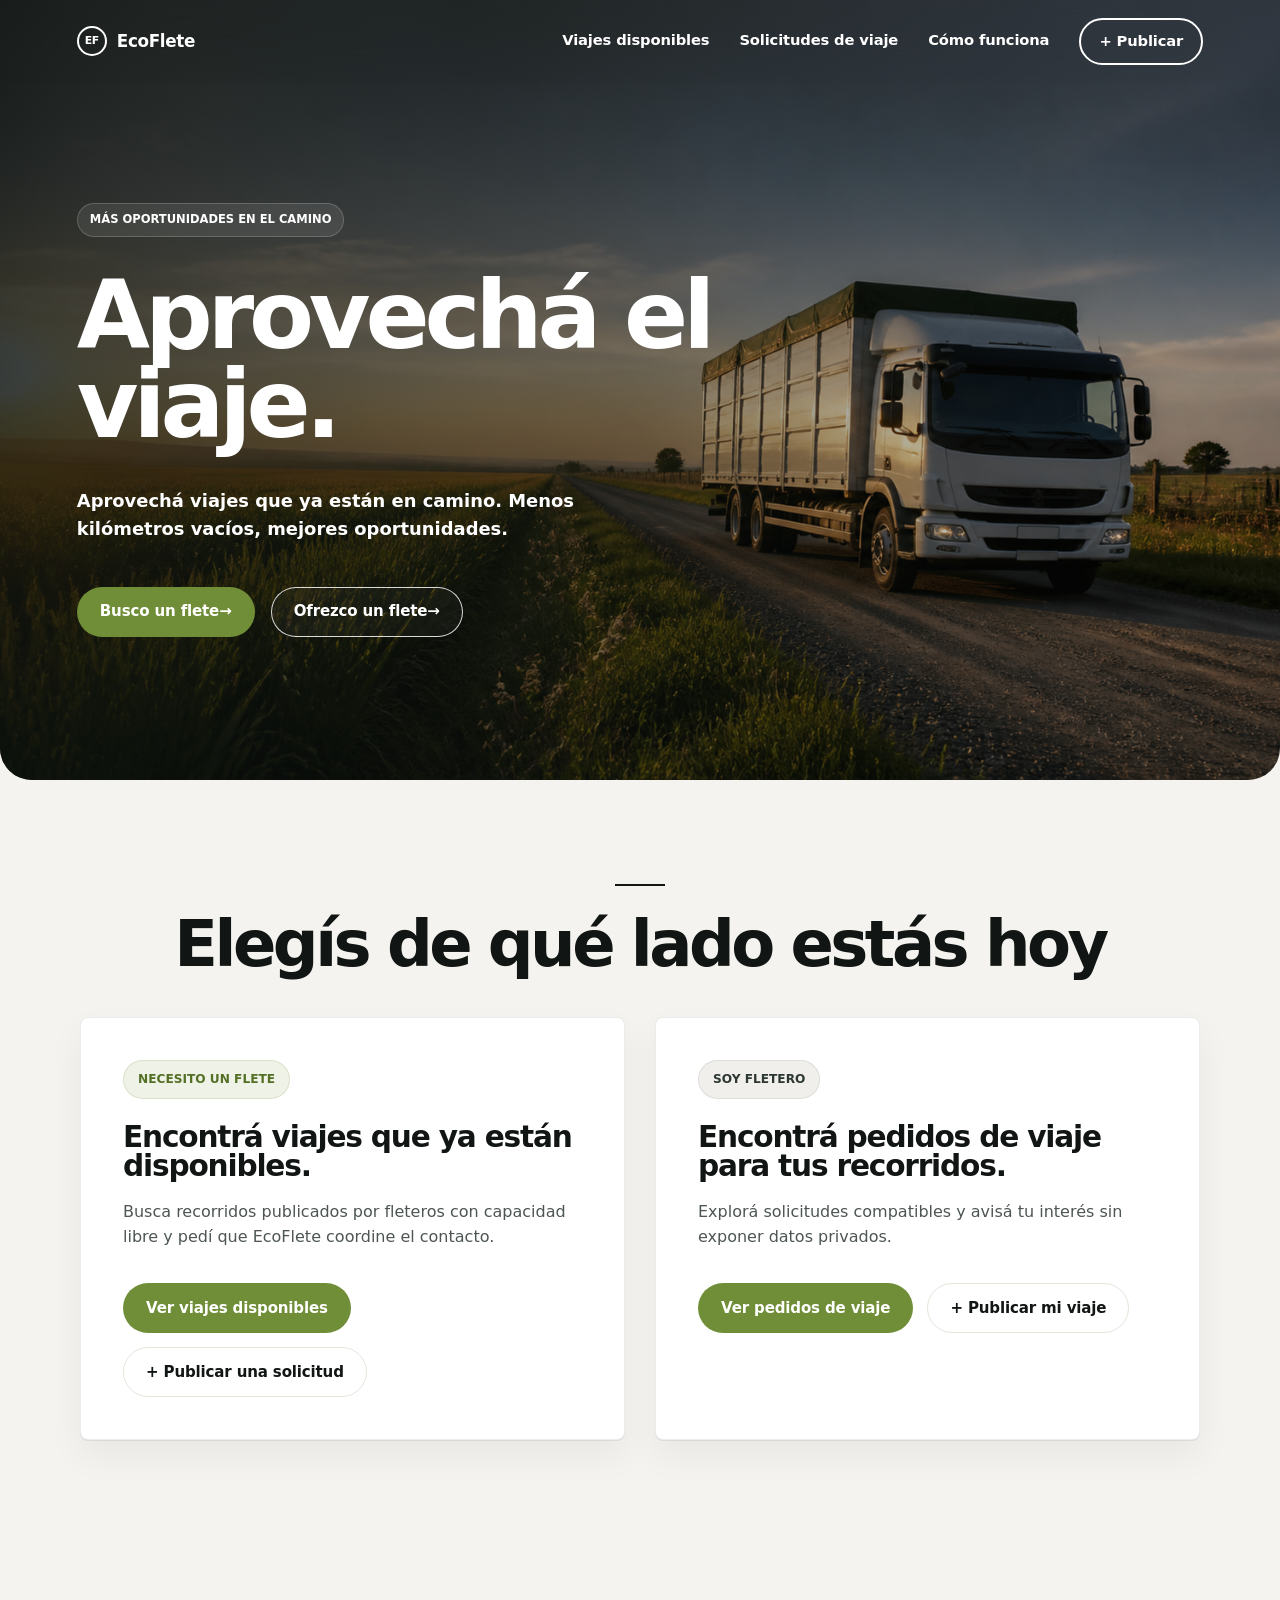
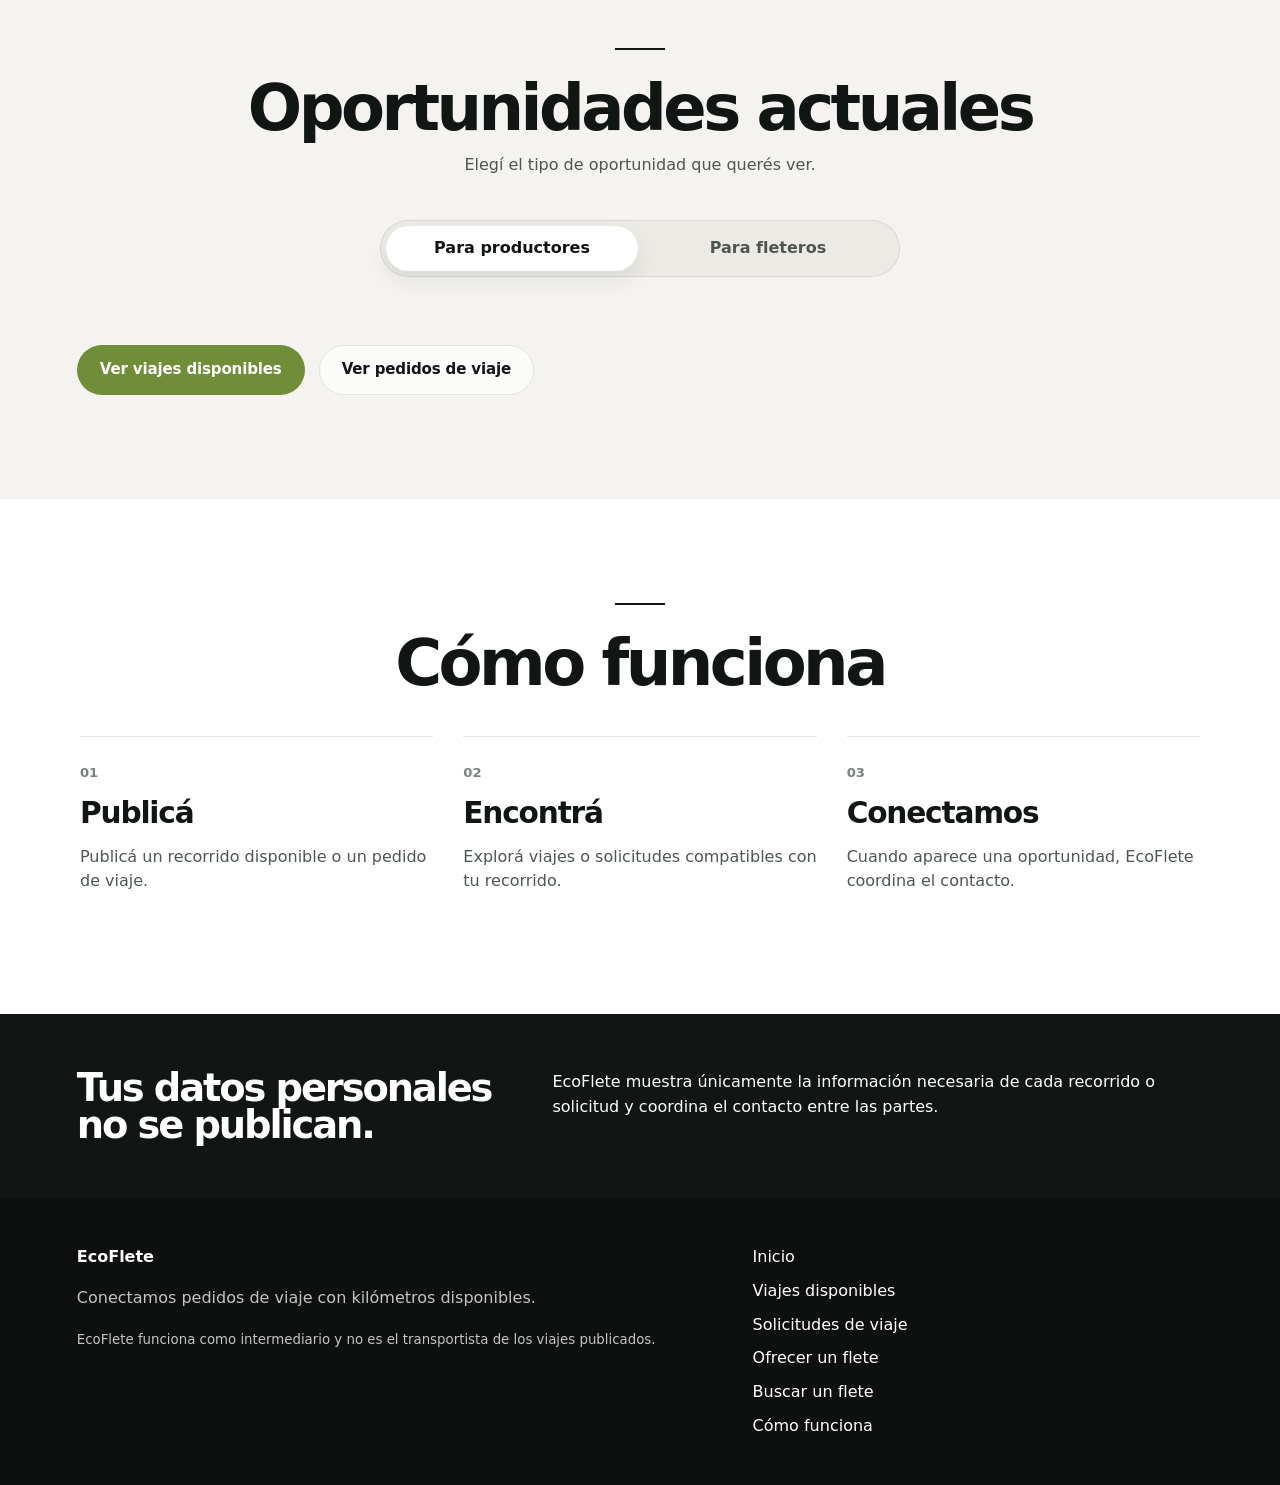
==== commit 8e610f0b: "Ajusta layout vertical del hero" ====
--- a/index.html
+++ b/index.html
@@ -11,7 +11,7 @@
     <meta property="og:image" content="assets/images/ecoflete-hero.png">
     <link rel="canonical" href="https://example.com/ecoflete/">
     <link rel="icon" href="assets/icons/favicon.svg" type="image/svg+xml">
-    <link rel="stylesheet" href="css/main.css?v=mobile-render-1">
+    <link rel="stylesheet" href="css/main.css?v=hero-layout-3">
     <link rel="stylesheet" href="css/marketplace.css?v=mobile-render-1">
     <link rel="stylesheet" href="css/responsive.css?v=mobile-render-1">
   </head>
--- a/css/main.css
+++ b/css/main.css
@@ -440,3 +440,40 @@
 .hero__benefits {
   display: none;
 }
+
+
+/* Hero landing desktop — distribución final */
+.hero {
+  min-height: 780px;
+  display: flex;
+  align-items: center;
+}
+
+.hero__content {
+  width: 100%;
+  max-width: 820px;
+  padding:
+    150px
+    clamp(32px, 6vw, 78px)
+    90px;
+  position: relative;
+}
+
+.hero .eyebrow {
+  margin-bottom: 34px;
+}
+
+.hero h1 {
+  margin-bottom: 38px;
+}
+
+.hero p:not(.eyebrow) {
+  margin: 0;
+  max-width: 600px;
+  line-height: 1.55;
+}
+
+.hero__actions {
+  margin-top: 44px;
+  gap: 16px;
+}
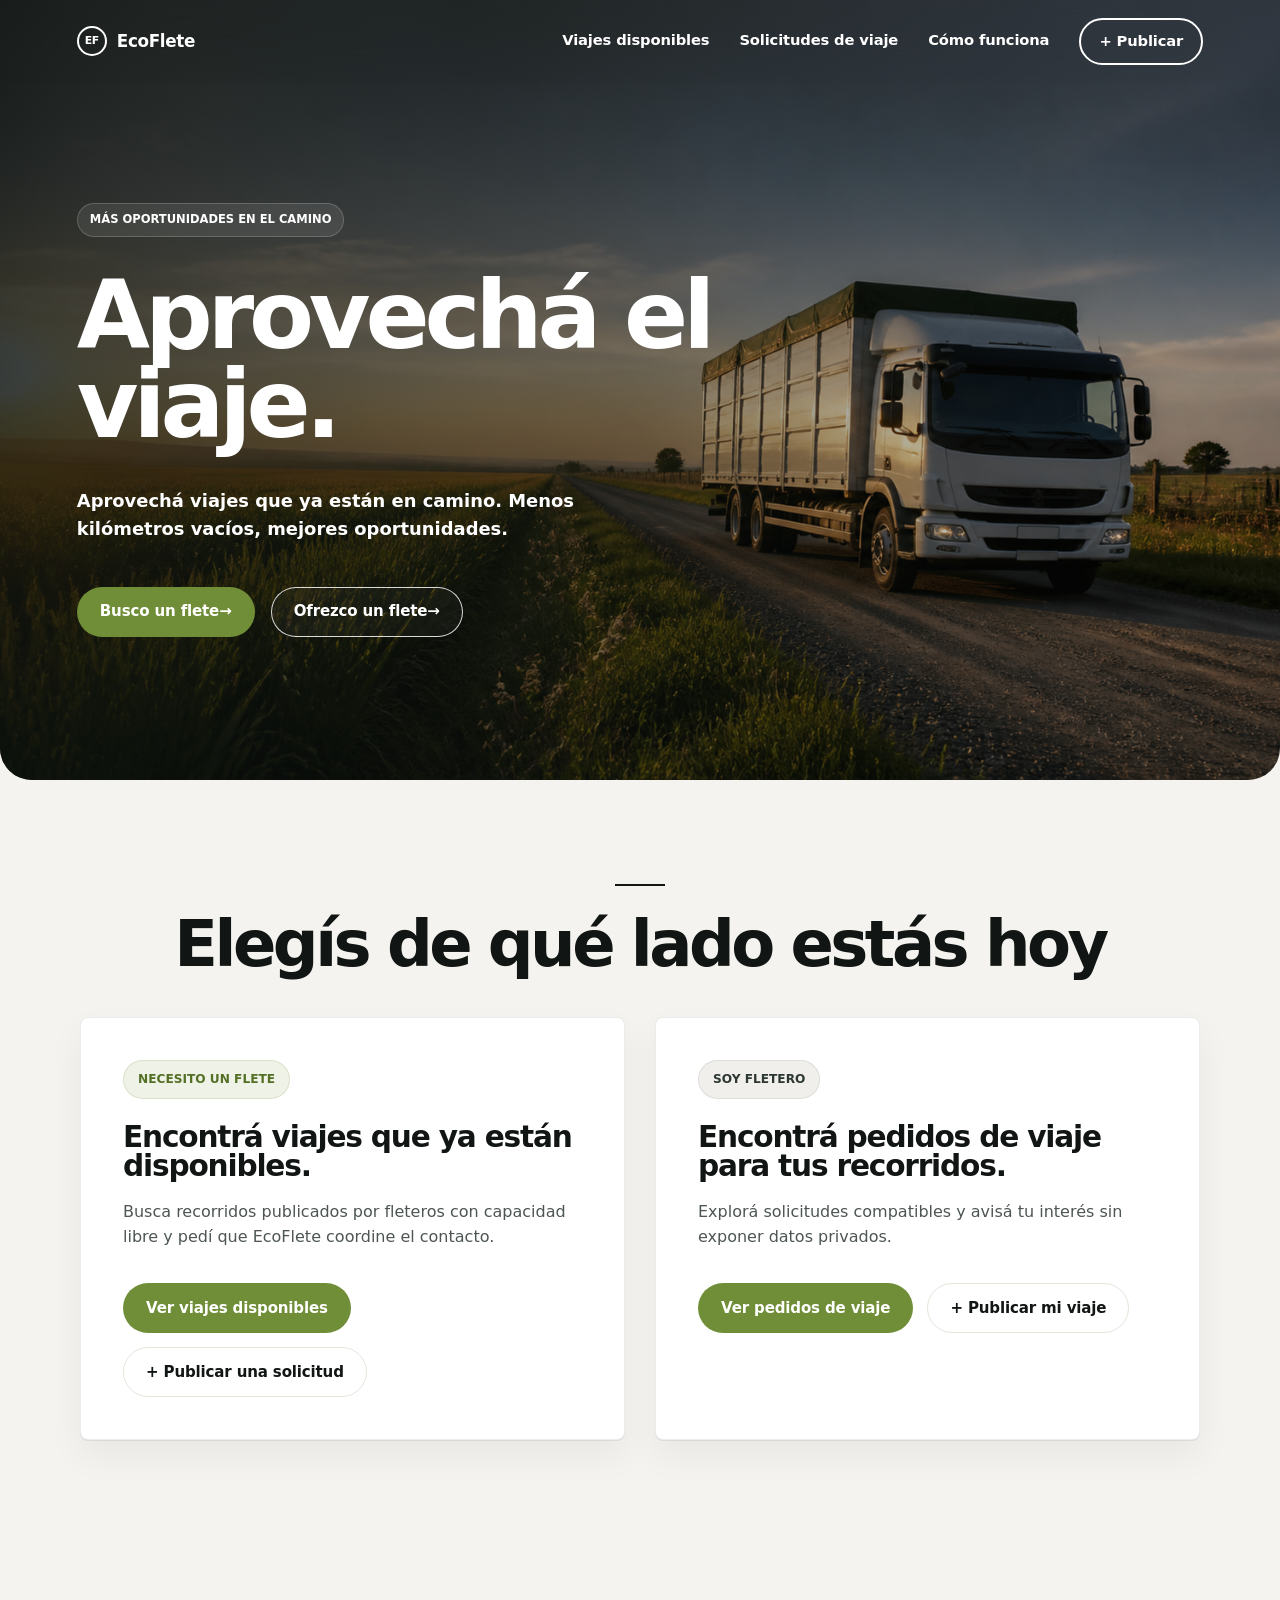
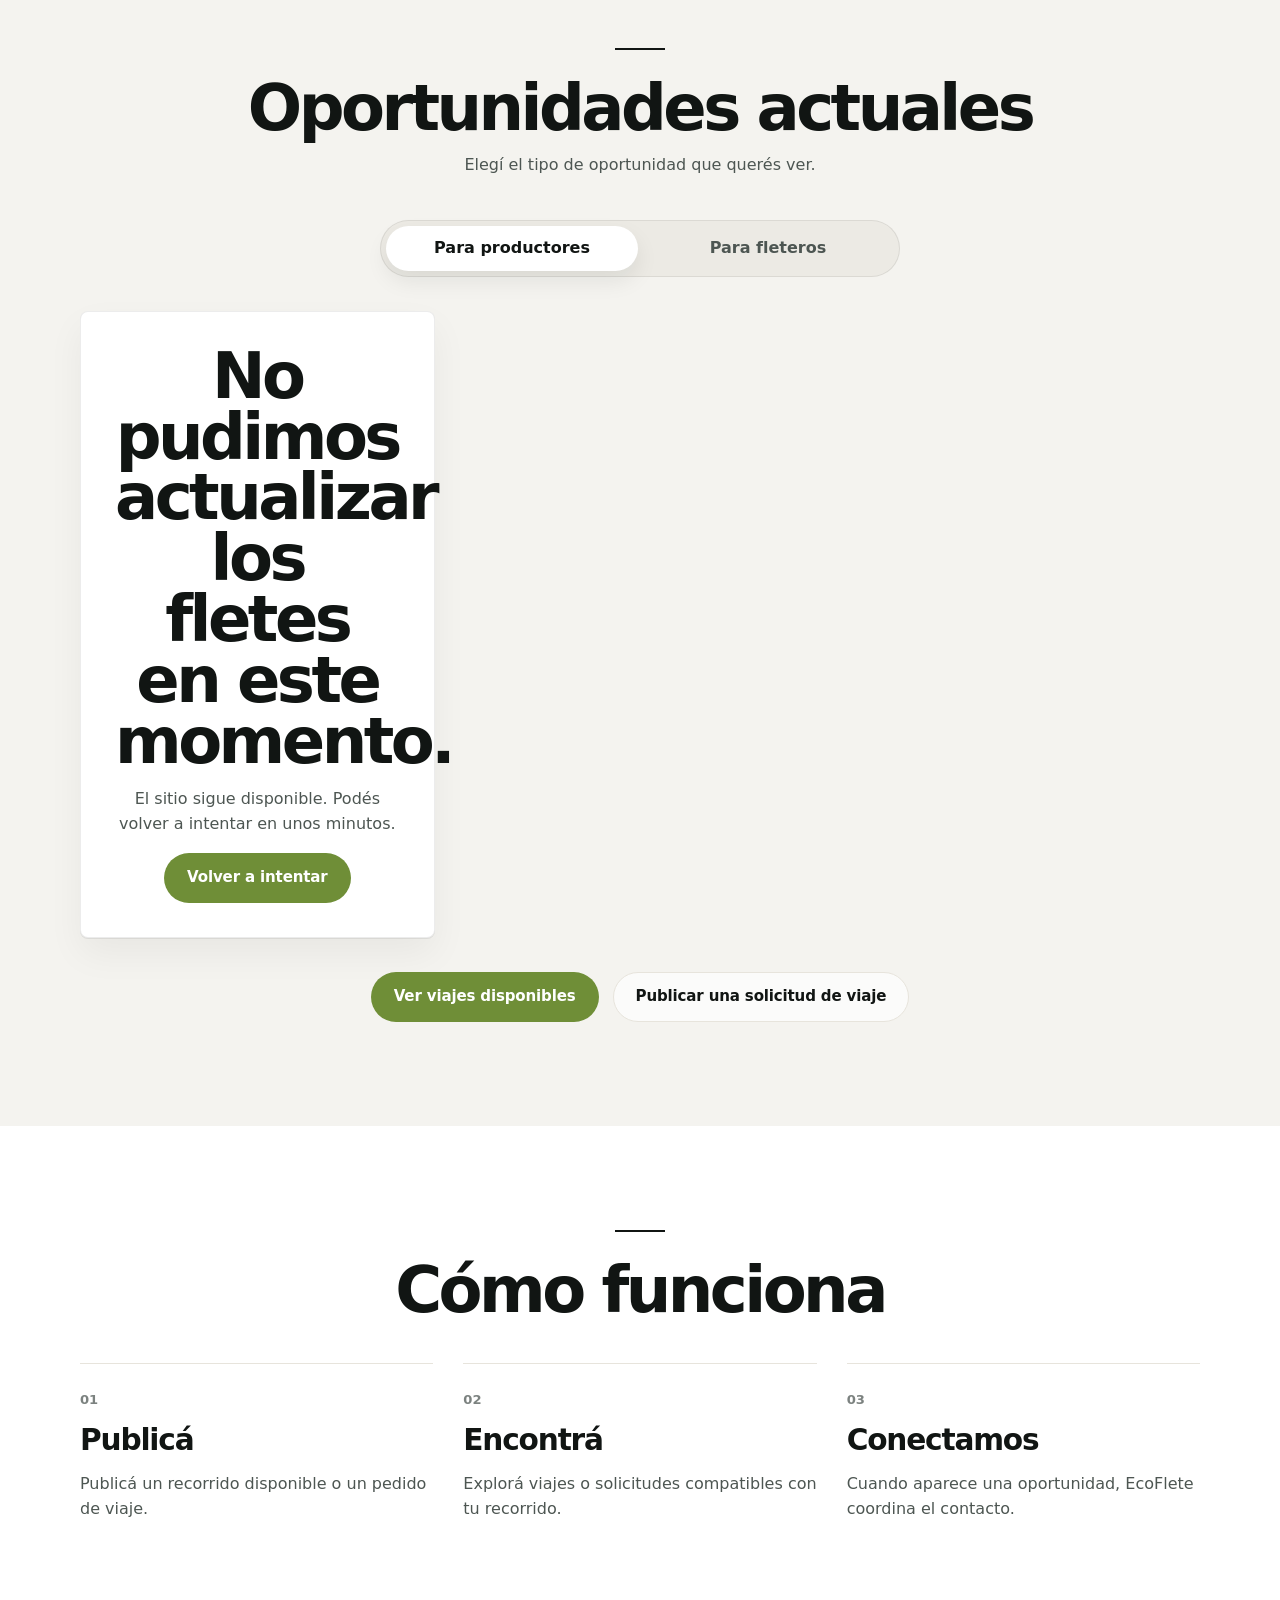
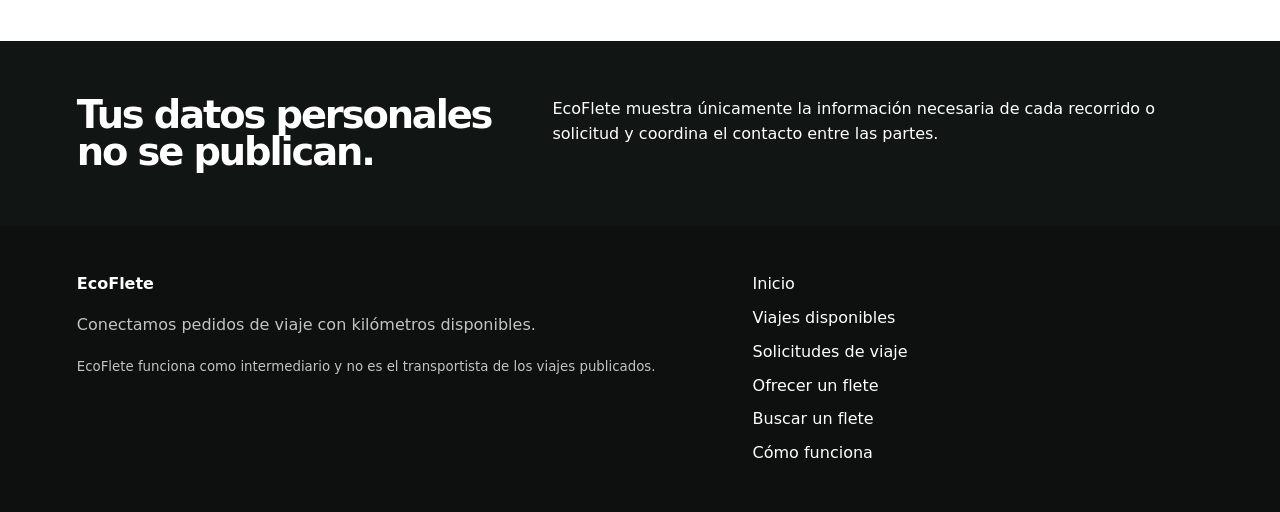
==== commit 3077f7f4: "Actualiza CTAs de oportunidades por audiencia" ====
--- a/index.html
+++ b/index.html
@@ -13,7 +13,7 @@
     <link rel="icon" href="assets/icons/favicon.svg" type="image/svg+xml">
     <link rel="stylesheet" href="css/main.css?v=hero-layout-3">
     <link rel="stylesheet" href="css/marketplace.css?v=mobile-render-1">
-    <link rel="stylesheet" href="css/responsive.css?v=mobile-render-1">
+    <link rel="stylesheet" href="css/responsive.css?v=hero-image-clean-2">
   </head>
   <body>
     <header class="site-header site-header--overlay">
@@ -121,9 +121,9 @@
           <button class="audience-switch__button" type="button" role="tab" aria-selected="false" data-featured-tab="carriers">Para fleteros</button>
         </div>
         <div class="listing-grid" data-featured-listings data-featured-audience="producers"></div>
-        <div class="section__actions">
+        <div class="section__actions section__actions--featured">
           <a class="button button--primary" data-featured-link href="viajes.html">Ver viajes disponibles</a>
-          <a class="button button--secondary" href="cargas.html">Ver pedidos de viaje</a>
+          <a class="button button--secondary" data-featured-form-link data-form-link="request" href="#">Publicar una solicitud de viaje</a>
         </div>
       </section>
 
--- a/css/main.css
+++ b/css/main.css
@@ -477,3 +477,8 @@
   margin-top: 44px;
   gap: 16px;
 }
+
+/* CTA de oportunidades actuales */
+.section__actions--featured {
+  justify-content: center;
+}
--- a/css/responsive.css
+++ b/css/responsive.css
@@ -195,33 +195,6 @@
      CAMIÓN GRANDE Y A LA DERECHA
      ========================= */
 
-  .hero__image {
-    content: url("../assets/images/ecoflete-hero.png");
-    display: block !important;
-
-    height: 112% !important;
-    width: 138% !important;
-
-    max-width: none !important;
-
-    left: auto !important;
-    right: calc(-26% - 120px) !important;
-    top: -3% !important;
-    bottom: auto !important;
-
-    object-fit: cover !important;
-    object-position: 91% center !important;
-
-    position: absolute !important;
-
-    filter:
-      brightness(0.68)
-      contrast(1.06)
-      saturate(0.98);
-
-    transform: none !important;
-    z-index: 0;
-  }
 
 
   /* =========================
@@ -492,11 +465,6 @@
     min-height: 64px;
   }
 
-  .hero__image {
-    height: 118% !important;
-    width: 145% !important;
-    right: calc(-31% - 70px) !important;
-  }
 }
 
 
@@ -535,8 +503,280 @@
     padding-right: 5px;
   }
 
+}
+
+
+/* =========================================
+   ECOFLETE — HERO MOBILE 2026-09-07
+   ========================================= */
+
+@media (max-width: 700px) {
+
+  .hero {
+    min-height: 100svh;
+    display: flex;
+    align-items: stretch;
+    overflow: hidden;
+  }
+
+  /* Ampliar la fotografía de fondo */
+
+  /* Oscurecido para conservar legibilidad */
+  .hero__shade {
+    background:
+      linear-gradient(
+        180deg,
+        rgba(7, 14, 18, 0.42) 0%,
+        rgba(7, 14, 18, 0.18) 42%,
+        rgba(7, 14, 18, 0.55) 100%
+      );
+  }
+
+  /* Bloque principal más abajo */
+  .hero__content {
+    width: 100%;
+    max-width: none;
+    padding:
+      150px
+      24px
+      190px;
+    position: relative;
+    z-index: 2;
+  }
+
+  .hero .eyebrow {
+    display: none;
+  }
+
+  .hero h1 {
+    font-size: clamp(3.1rem, 14vw, 4.25rem);
+    line-height: 0.88;
+    letter-spacing: -0.065em;
+    max-width: 290px;
+    margin: 0 0 30px;
+  }
+
+  .hero p:not(.eyebrow) {
+    font-size: 1rem;
+    line-height: 1.45;
+    max-width: 285px;
+    margin: 0;
+  }
+
+  .hero__actions {
+    display: grid;
+    gap: 10px;
+    margin-top: 195px;
+    max-width: 100%;
+  }
+
+  .hero__actions .button {
+    width: 100%;
+    justify-content: space-between;
+    min-height: 52px;
+    padding-left: 20px;
+    padding-right: 20px;
+  }
+
+}
+
+
+/* MOBILE — bajar contenido principal del hero */
+@media (max-width: 700px) {
+
+  .hero__content {
+    padding-top: 235px !important;
+  }
+
+  .hero h1 {
+    margin-bottom: 28px !important;
+  }
+
+  .hero p:not(.eyebrow) {
+    margin-top: 0 !important;
+    margin-bottom: 32px !important;
+  }
+
+  .hero__actions {
+    margin-top: 0 !important;
+  }
+
+}
+
+
+/* MOBILE — bajar título y descripción del hero */
+@media (max-width: 760px) {
+
+  .hero__content > h1,
+  .hero__content > p:not(.eyebrow) {
+    transform: translateY(85px) !important;
+  }
+
+}
+
+
+/* MOBILE — posición vertical definitiva del contenido */
+@media (max-width: 760px) {
+
+  .hero__content {
+    padding-top: 300px !important;
+  }
+
+  .hero__content > h1,
+  .hero__content > p:not(.eyebrow) {
+    transform: none !important;
+  }
+
+}
+
+
+/* MOBILE — mostrar leyenda superior del hero */
+@media (max-width: 760px) {
+
+  .hero .eyebrow {
+    display: inline-flex !important;
+    position: absolute !important;
+
+    top: 220px;
+    left: clamp(28px, 8vw, 40px);
+
+    margin: 0 !important;
+
+    font-size: 0.62rem;
+    padding: 7px 12px;
+
+    z-index: 5;
+  }
+
+}
+
+
+/* MOBILE — posiciones finales del hero */
+@media (max-width: 760px) {
+
+  .hero .eyebrow {
+    display: inline-flex !important;
+    position: absolute !important;
+    top: 170px !important;
+    left: clamp(28px, 8vw, 40px);
+    margin: 0 !important;
+    z-index: 5;
+  }
+
+  .hero__content {
+    padding-top: 300px !important;
+  }
+
+}
+
+
+/* MOBILE — ajuste final contenido a 250px */
+@media (max-width: 760px) {
+  .hero__content {
+    padding-top: 250px !important;
+  }
+}
+
+
+/* MOBILE — posiciones definitivas */
+@media (max-width: 760px) {
+
+  /* Leyenda superior */
+  .hero .eyebrow {
+    display: inline-flex !important;
+    position: absolute !important;
+    top: 250px !important;
+    left: clamp(28px, 8vw, 40px);
+    margin: 0 !important;
+    z-index: 5;
+  }
+
+  /* Título + descripción */
+  .hero__content {
+    padding-top: 300px !important;
+  }
+
+}
+
+
+/* MOBILE — subir leyenda y contenido 50px */
+@media (max-width: 760px) {
+
+  .hero .eyebrow {
+    top: 120px !important;
+  }
+
+  .hero__content {
+    padding-top: 200px !important;
+  }
+
+}
+
+
+/* MOBILE — zoom 1.5x del fondo, mostrando sector derecho */
+@media (max-width: 760px) {
+
+
+}
+
+
+/* MOBILE — prueba encuadre imagen 85% */
+@media (max-width: 760px) {
+}
+
+
+/* MOBILE — prueba encuadre imagen 85% */
+@media (max-width: 760px) {
+}
+
+
+/* MOBILE — imagen 1.5x centrada al 50% */
+@media (max-width: 760px) {
+}
+
+EOF~
+cd /Users/santiago/Documents/ecoflete
+
+cat >> css/responsive.css <<'EOF'
+
+/* MOBILE — imagen 1.5x centrada al 50% */
+@media (max-width: 760px) {
+}
+
+
+/* MOBILE — imagen 1.5x centrada al 70% */
+@media (max-width: 760px) {
+
+
+}
+
+/* =========================================================
+   ECOFLETE — IMAGEN HERO MOBILE
+   ÚNICA REGLA DE ENCUADRE
+   ========================================================= */
+
+@media (max-width: 760px) {
+
   .hero__image {
-    width: 150% !important;
-    right: calc(-35% - 70px) !important;
-  }
-}
+    display: block !important;
+
+    position: absolute !important;
+    top: 0 !important;
+    left: 0 !important;
+    right: auto !important;
+    bottom: auto !important;
+
+    width: 100% !important;
+    height: 100% !important;
+    max-width: none !important;
+
+    object-fit: cover !important;
+    object-position: 70% center !important;
+
+    transform: scale(1.5) !important;
+    transform-origin: 70% center !important;
+
+    z-index: 0 !important;
+  }
+
+}
